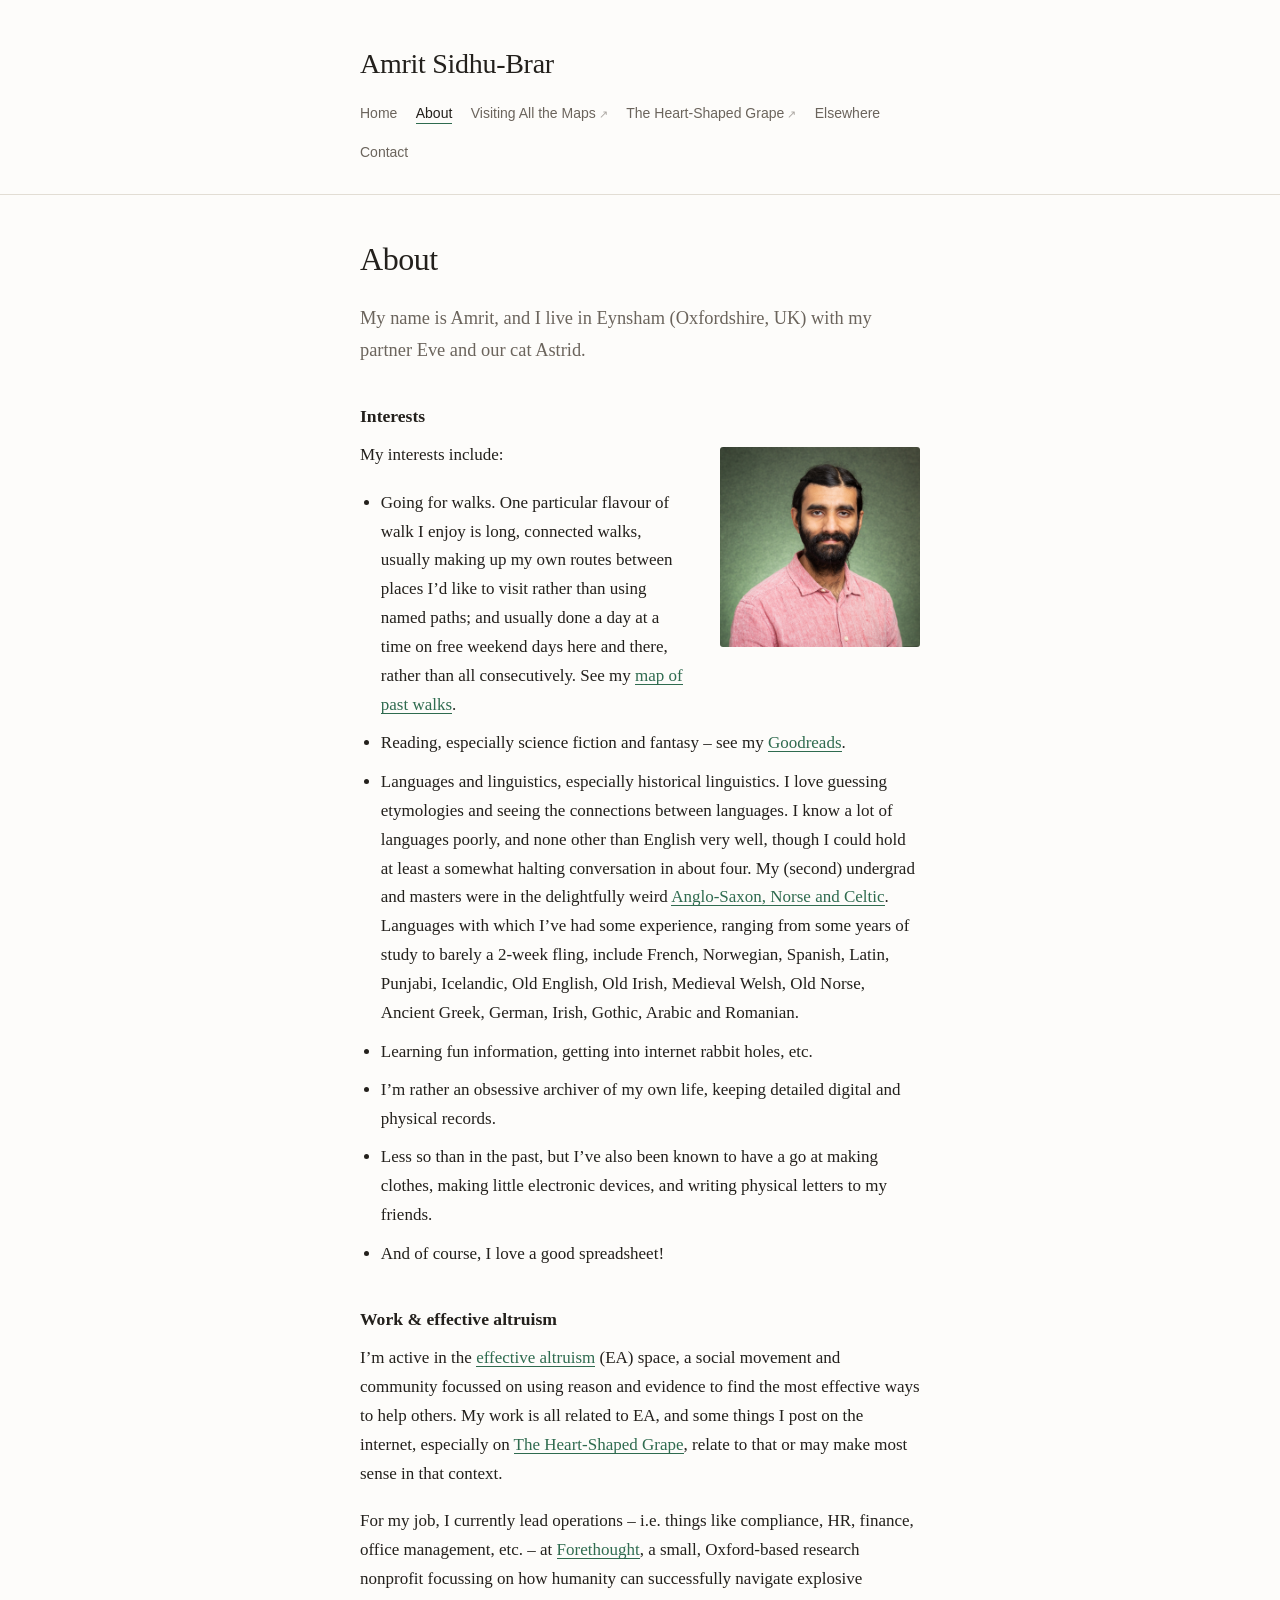
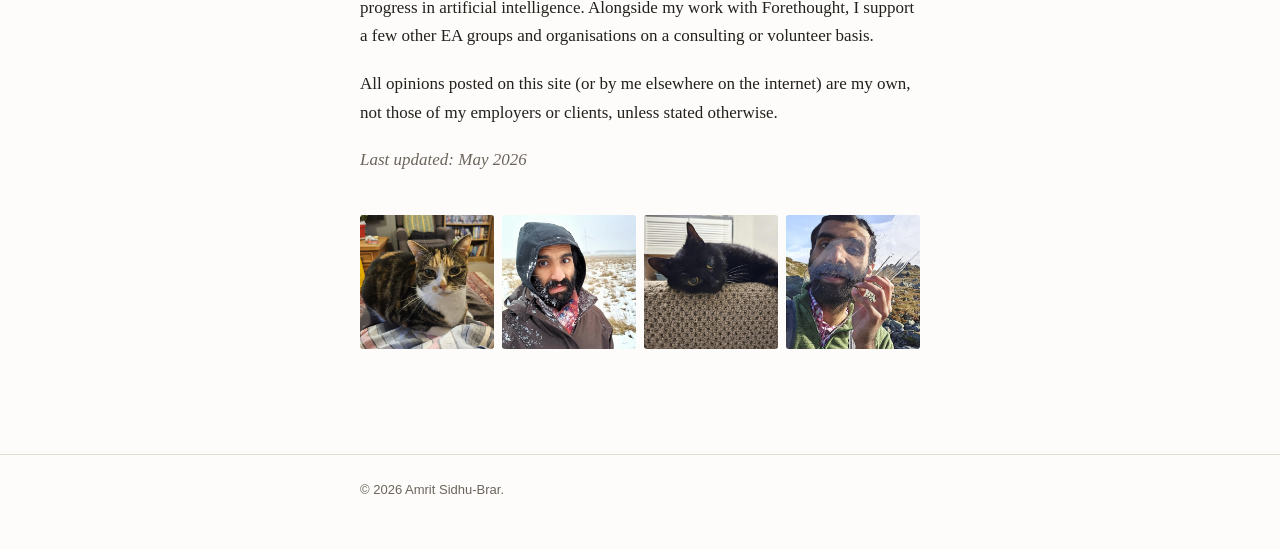
==== about/index.html @ 2a68291f "Rebuild amritsidhubrar.me.uk as a static site Migrated off WordPress/SiteGround. Content lifted from" ====
<!doctype html>
<html lang="en-GB">
<head>
<meta charset="utf-8">
<meta name="viewport" content="width=device-width, initial-scale=1">
<title>About &mdash; Amrit Sidhu-Brar</title>
<meta name="description" content="About Amrit Sidhu-Brar: walking, reading, languages and linguistics, and operations work at Forethought.">
<link rel="canonical" href="https://amritsidhubrar.me.uk/about/">
<link rel="stylesheet" href="/style.css">
<link rel="icon" href="/favicon.svg" type="image/svg+xml">
</head>
<body>

<header class="site-header">
  <div class="wrap">
    <p class="site-title"><a href="/">Amrit Sidhu-Brar</a></p>
    <nav class="site-nav" aria-label="Main">
      <ul>
        <li><a href="/">Home</a></li>
        <li><a href="/about/" aria-current="page">About</a></li>
        <li><a href="https://www.visitingallthemaps.me.uk" rel="external">Visiting All the Maps</a></li>
        <li><a href="https://theheartshapedgrape.substack.com" rel="external">The Heart-Shaped Grape</a></li>
        <li><a href="/me-in-other-places-on-the-internet/">Elsewhere</a></li>
        <li><a href="/contact/">Contact</a></li>
      </ul>
    </nav>
  </div>
</header>

<main>
  <div class="wrap">
    <h1>About</h1>

    <p class="lede">My name is Amrit, and I live in Eynsham (Oxfordshire, UK) with my partner Eve and our cat Astrid.</p>

    <h3>Interests</h3>

    <img class="portrait" src="/images/portrait.jpg" width="900" height="900" alt="Portrait photograph of Amrit Sidhu-Brar">

    <p>My interests include:</p>

    <ul>
      <li>Going for walks. One particular flavour of walk I enjoy is long, connected walks, usually making up my own routes between places I&#8217;d like to visit rather than using named paths; and usually done a day at a time on free weekend days here and there, rather than all consecutively. See my <a href="https://www.google.com/maps/d/u/0/viewer?mid=19IqQuBFJszZ_SzJ9EwRXDPX8CWvIKIk&amp;femb=1">map of past walks</a>.</li>
      <li>Reading, especially science fiction and fantasy &#8211; see my <a href="https://www.goodreads.com/user/show/24077795-amrit-sidhu-brar">Goodreads</a>.</li>
      <li>Languages and linguistics, especially historical linguistics. I love guessing etymologies and seeing the connections between languages. I know a lot of languages poorly, and none other than English very well, though I could hold at least a somewhat halting conversation in about four. My (second) undergrad and masters were in the delightfully weird <a href="https://www.asnc.cam.ac.uk/">Anglo-Saxon, Norse and Celtic</a>. Languages with which I&#8217;ve had some experience, ranging from some years of study to barely a 2-week fling, include French, Norwegian, Spanish, Latin, Punjabi, Icelandic, Old English, Old Irish, Medieval Welsh, Old Norse, Ancient Greek, German, Irish, Gothic, Arabic and Romanian.</li>
      <li>Learning fun information, getting into internet rabbit holes, etc.</li>
      <li>I&#8217;m rather an obsessive archiver of my own life, keeping detailed digital and physical records.</li>
      <li>Less so than in the past, but I&#8217;ve also been known to have a go at making clothes, making little electronic devices, and writing physical letters to my friends.</li>
      <li>And of course, I love a good spreadsheet!</li>
    </ul>

    <h3>Work &amp; effective altruism</h3>

    <p>I&#8217;m active in the <a href="https://www.effectivealtruism.org/">effective altruism</a> (EA) space, a social movement and community focussed on using reason and evidence to find the most effective ways to help others. My work is all related to EA, and some things I post on the internet, especially on <a href="https://theheartshapedgrape.substack.com">The Heart-Shaped Grape</a>, relate to that or may make most sense in that context.</p>

    <p>For my job, I currently lead operations &#8211; i.e. things like compliance, HR, finance, office management, etc. &#8211; at <a href="https://www.forethought.org/">Forethought</a>, a small, Oxford-based research nonprofit focussing on how humanity can successfully navigate explosive progress in artificial intelligence. Alongside my work with Forethought, I support a few other EA groups and organisations on a consulting or volunteer basis.</p>

    <p>All opinions posted on this site (or by me elsewhere on the internet) are my own, not those of my employers or clients, unless stated otherwise.</p>

    <p><em>Last updated: May 2026</em></p>

    <ul class="gallery">
      <li><img src="/images/photo1.jpg" width="1024" height="1024" alt="" loading="lazy"></li>
      <li><img src="/images/photo2.jpg" width="500" height="500" alt="" loading="lazy"></li>
      <li><img src="/images/photo3.jpg" width="1024" height="1024" alt="" loading="lazy"></li>
      <li><img src="/images/photo4.jpg" width="1024" height="1024" alt="" loading="lazy"></li>
    </ul>
  </div>
</main>

<footer class="site-footer">
  <div class="wrap">
    <p>&copy; <span id="year">2026</span> Amrit Sidhu-Brar.</p>
  </div>
</footer>

<script>document.getElementById('year').textContent = new Date().getFullYear();</script>

</body>
</html>
---- style.css ----
/* ---------------------------------------------------------------
   amritsidhubrar.me.uk
   All the knobs worth turning live in :root — change them here.
   --------------------------------------------------------------- */

:root {
  /* Colour */
  --bg:          #fdfcfa;
  --bg-soft:     #f4f1ec;
  --text:        #23201c;
  --text-muted:  #6b645c;
  --accent:      #2f6b4f;
  --accent-hover:#1f4b37;
  --rule:        #e2ddd4;

  /* Type */
  --font-body:  Georgia, "Iowan Old Style", "Palatino Linotype", Palatino, serif;
  --font-ui:    -apple-system, BlinkMacSystemFont, "Segoe UI", Roboto, Helvetica, Arial, sans-serif;
  --size-base:  1.0625rem;
  --leading:    1.7;

  /* Layout */
  --measure:    38rem;   /* comfortable reading width */
  --gutter:     1.5rem;
}

@media (prefers-color-scheme: dark) {
  :root {
    --bg:          #17181a;
    --bg-soft:     #212326;
    --text:        #e6e3dd;
    --text-muted:  #a19b92;
    --accent:      #7fc0a0;
    --accent-hover:#a3d6bb;
    --rule:        #32353a;
  }
}

/* --------------------------------------------------------------- */

*, *::before, *::after { box-sizing: border-box; }

html {
  font-size: 100%;
  -webkit-text-size-adjust: 100%;
}

body {
  margin: 0;
  background: var(--bg);
  color: var(--text);
  font-family: var(--font-body);
  font-size: var(--size-base);
  line-height: var(--leading);
  -webkit-font-smoothing: antialiased;
  text-rendering: optimizeLegibility;
}

.wrap {
  max-width: var(--measure);
  margin: 0 auto;
  padding: 0 var(--gutter);
}

/* --- Header ----------------------------------------------------- */

.site-header {
  border-bottom: 1px solid var(--rule);
  padding: 2.5rem 0 1.25rem;
  margin-bottom: 2.75rem;
}

.site-title {
  margin: 0 0 0.9rem;
  font-size: 1.75rem;
  font-weight: 400;
  letter-spacing: -0.01em;
}

.site-title a {
  color: var(--text);
  text-decoration: none;
  background: none;
}

.site-title a:hover { color: var(--accent); }

.site-nav ul {
  list-style: none;
  margin: 0;
  padding: 0;
  display: flex;
  flex-wrap: wrap;
  gap: 0.35rem 1.15rem;
  font-family: var(--font-ui);
  font-size: 0.875rem;
}

.site-nav a {
  color: var(--text-muted);
  text-decoration: none;
  background: none;
  padding-bottom: 2px;
  border-bottom: 1px solid transparent;
}

.site-nav a:hover {
  color: var(--accent);
  border-bottom-color: var(--accent);
}

.site-nav a[aria-current="page"] {
  color: var(--text);
  border-bottom-color: var(--accent);
}

/* Little arrow on links that leave the site */
.site-nav a[rel~="external"]::after {
  content: " \2197";
  font-size: 0.8em;
  opacity: 0.55;
}

/* --- Content ---------------------------------------------------- */

main { padding-bottom: 1rem; }

h1 {
  font-size: 2rem;
  font-weight: 400;
  line-height: 1.25;
  letter-spacing: -0.015em;
  margin: 0 0 1.5rem;
}

h2 {
  font-size: 1.3rem;
  font-weight: 400;
  margin: 2.75rem 0 0.85rem;
}

h3 {
  font-size: 1.1rem;
  font-weight: 700;
  margin: 2.25rem 0 0.6rem;
}

p { margin: 0 0 1.15rem; }

ul, ol {
  margin: 0 0 1.15rem;
  padding-left: 1.3rem;
}

li { margin-bottom: 0.6rem; }

li > ul { margin-top: 0.6rem; }

a {
  color: var(--accent);
  text-decoration: none;
  background-image: linear-gradient(var(--accent), var(--accent));
  background-size: 100% 1px;
  background-repeat: no-repeat;
  background-position: 0 100%;
  transition: color 0.12s ease, background-size 0.12s ease;
}

a:hover {
  color: var(--accent-hover);
  background-image: linear-gradient(var(--accent-hover), var(--accent-hover));
  background-size: 100% 2px;
}

a:focus-visible {
  outline: 2px solid var(--accent);
  outline-offset: 3px;
  border-radius: 2px;
}

em { color: var(--text-muted); }

hr {
  border: 0;
  border-top: 1px solid var(--rule);
  margin: 2.5rem 0;
}

/* Intro paragraph, sits under an h1 */
.lede {
  font-size: 1.15rem;
  color: var(--text-muted);
  margin-bottom: 1.6rem;
}

/* --- Images ----------------------------------------------------- */

img { max-width: 100%; height: auto; }

.portrait {
  float: right;
  width: 200px;
  margin: 0.35rem 0 1.25rem 1.75rem;
  border-radius: 3px;
}

.gallery {
  display: grid;
  grid-template-columns: repeat(4, 1fr);
  gap: 0.5rem;
  margin: 2.5rem 0 1rem;
  padding: 0;
  list-style: none;
}

.gallery img {
  display: block;
  width: 100%;
  aspect-ratio: 1 / 1;
  object-fit: cover;
  border-radius: 3px;
}

/* --- Footer ----------------------------------------------------- */

.site-footer {
  border-top: 1px solid var(--rule);
  margin-top: 4rem;
  padding: 1.5rem 0 3rem;
  font-family: var(--font-ui);
  font-size: 0.8125rem;
  color: var(--text-muted);
}

.site-footer p { margin: 0; }

/* --- Small screens ---------------------------------------------- */

@media (max-width: 34rem) {
  :root { --gutter: 1.25rem; }

  .site-header { padding-top: 1.75rem; margin-bottom: 2rem; }
  .site-title  { font-size: 1.5rem; }
  h1 { font-size: 1.6rem; }

  .portrait {
    float: none;
    display: block;
    width: 165px;
    margin: 0 0 1.5rem;
  }

  .gallery { grid-template-columns: repeat(2, 1fr); }
}

@media (prefers-reduced-motion: reduce) {
  * { transition: none !important; }
}
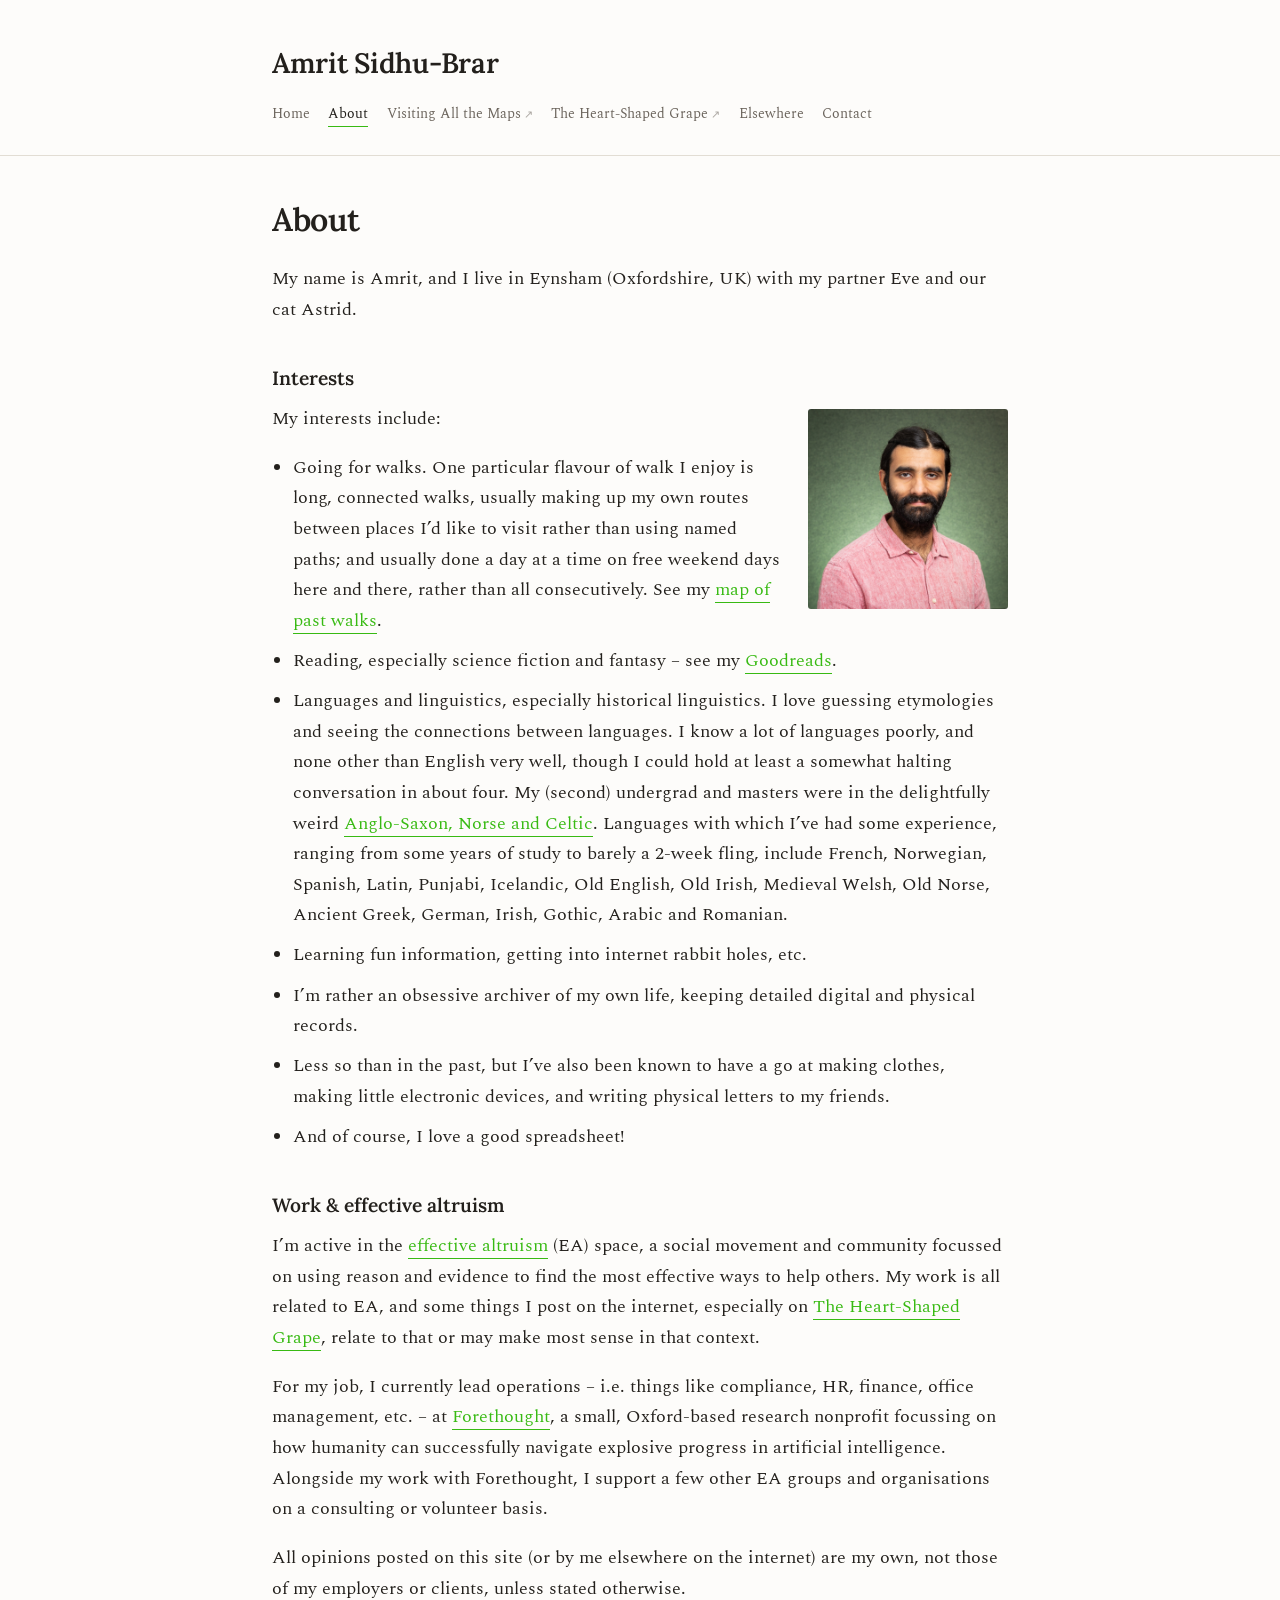
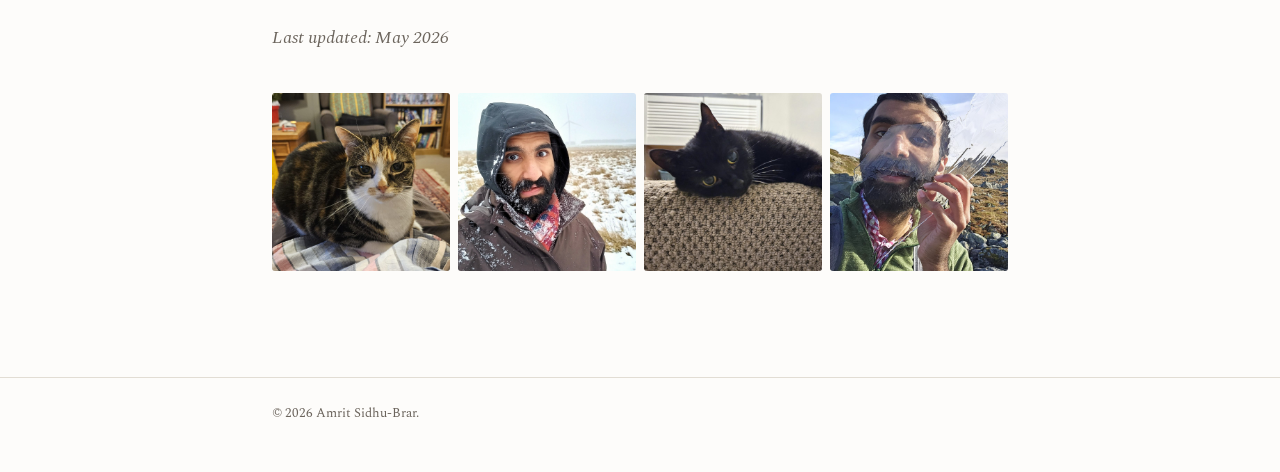
==== commit 7a8c83e3: "Match the typography and link colour of The Heart-Shaped Grape Spectral for body text and Lora 600 f" ====
--- a/about/index.html
+++ b/about/index.html
@@ -31,7 +31,7 @@
   <div class="wrap">
     <h1>About</h1>
 
-    <p class="lede">My name is Amrit, and I live in Eynsham (Oxfordshire, UK) with my partner Eve and our cat Astrid.</p>
+    <p>My name is Amrit, and I live in Eynsham (Oxfordshire, UK) with my partner Eve and our cat Astrid.</p>
 
     <h3>Interests</h3>
 
--- a/style.css
+++ b/style.css
@@ -1,7 +1,40 @@
 /* ---------------------------------------------------------------
    amritsidhubrar.me.uk
    All the knobs worth turning live in :root — change them here.
+
+   Typeface and link colour deliberately match The Heart-Shaped Grape:
+   Spectral for body, Lora 600 for headings, #38ba13 for links.
+   Both fonts are SIL Open Font Licence, self-hosted from /fonts.
    --------------------------------------------------------------- */
+
+@font-face {
+  font-family: 'Spectral';
+  font-style: normal;
+  font-weight: 400;
+  font-display: swap;
+  src: url('/fonts/spectral-400.woff2') format('woff2');
+}
+@font-face {
+  font-family: 'Spectral';
+  font-style: italic;
+  font-weight: 400;
+  font-display: swap;
+  src: url('/fonts/spectral-400i.woff2') format('woff2');
+}
+@font-face {
+  font-family: 'Spectral';
+  font-style: normal;
+  font-weight: 600;
+  font-display: swap;
+  src: url('/fonts/spectral-600.woff2') format('woff2');
+}
+@font-face {
+  font-family: 'Lora';
+  font-style: normal;
+  font-weight: 600;
+  font-display: swap;
+  src: url('/fonts/lora-600.woff2') format('woff2');
+}
 
 :root {
   /* Colour */
@@ -9,18 +42,19 @@
   --bg-soft:     #f4f1ec;
   --text:        #23201c;
   --text-muted:  #6b645c;
-  --accent:      #2f6b4f;
-  --accent-hover:#1f4b37;
+  --accent:      #38ba13;   /* Substack accent, exact match */
+  --accent-hover:#31a311;   /* Substack's own darkened variant */
   --rule:        #e2ddd4;
 
   /* Type */
-  --font-body:  Georgia, "Iowan Old Style", "Palatino Linotype", Palatino, serif;
-  --font-ui:    -apple-system, BlinkMacSystemFont, "Segoe UI", Roboto, Helvetica, Arial, sans-serif;
-  --size-base:  1.0625rem;
-  --leading:    1.7;
+  --font-body:    'Spectral', Georgia, "Iowan Old Style", serif;
+  --font-heading: 'Lora', Georgia, serif;
+  --font-ui:      'Spectral', Georgia, serif;
+  --size-base:    1.125rem;
+  --leading:      1.7;
 
   /* Layout */
-  --measure:    38rem;   /* comfortable reading width */
+  --measure:    49rem;   /* comfortable reading width */
   --gutter:     1.5rem;
 }
 
@@ -30,8 +64,8 @@
     --bg-soft:     #212326;
     --text:        #e6e3dd;
     --text-muted:  #a19b92;
-    --accent:      #7fc0a0;
-    --accent-hover:#a3d6bb;
+    --accent:      #4ec722;
+    --accent-hover:#6bd845;
     --rule:        #32353a;
   }
 }
@@ -72,8 +106,9 @@
 
 .site-title {
   margin: 0 0 0.9rem;
+  font-family: var(--font-heading);
   font-size: 1.75rem;
-  font-weight: 400;
+  font-weight: 600;
   letter-spacing: -0.01em;
 }
 
@@ -125,25 +160,29 @@
 
 main { padding-bottom: 1rem; }
 
+h1, h2, h3 {
+  font-family: var(--font-heading);
+  font-weight: 600;
+}
+
 h1 {
   font-size: 2rem;
-  font-weight: 400;
   line-height: 1.25;
   letter-spacing: -0.015em;
   margin: 0 0 1.5rem;
 }
 
 h2 {
-  font-size: 1.3rem;
-  font-weight: 400;
+  font-size: 1.4rem;
   margin: 2.75rem 0 0.85rem;
 }
 
 h3 {
-  font-size: 1.1rem;
-  font-weight: 700;
+  font-size: 1.2rem;
   margin: 2.25rem 0 0.6rem;
 }
+
+strong, b { font-weight: 600; }
 
 p { margin: 0 0 1.15rem; }
 
